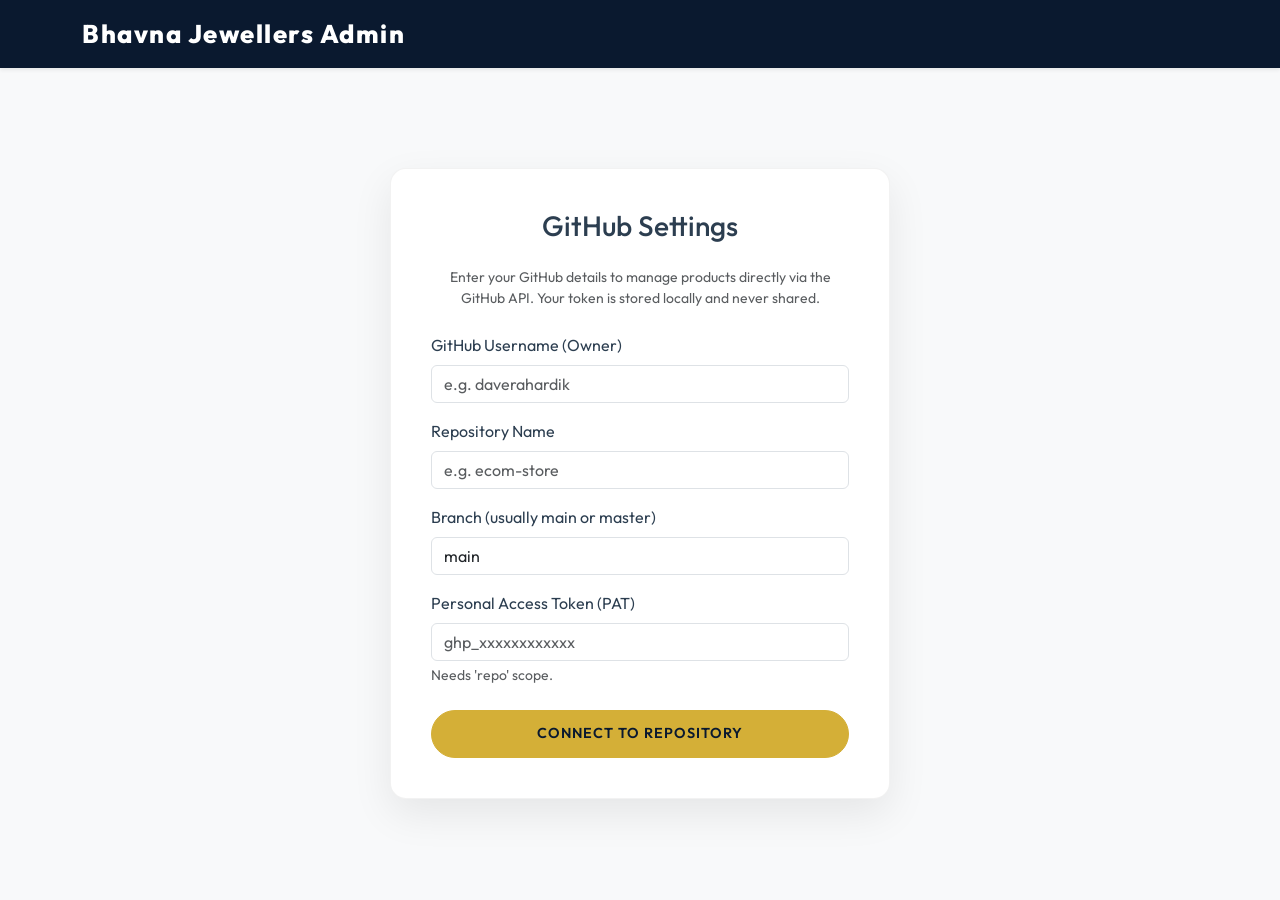
==== admin.html @ 3a6646a2 "compelete bhavna jewellers e commerece platform" ====
<!DOCTYPE html>
<html lang="en">
<head>
    <meta charset="UTF-8">
    <meta name="viewport" content="width=device-width, initial-scale=1.0">
    <title>Admin Dashboard | Bhavna Jewellers</title>
    
    <!-- Google Fonts -->
    <link rel="preconnect" href="https://fonts.googleapis.com">
    <link rel="preconnect" href="https://fonts.gstatic.com" crossorigin>
    <link href="https://fonts.googleapis.com/css2?family=Inter:wght@300;400;500&family=Outfit:wght@400;600;700&display=swap" rel="stylesheet">
    
    <!-- Bootstrap CSS -->
    <link href="https://cdn.jsdelivr.net/npm/bootstrap@5.3.2/dist/css/bootstrap.min.css" rel="stylesheet">
    <!-- Bootstrap Icons -->
    <link rel="stylesheet" href="https://cdn.jsdelivr.net/npm/bootstrap-icons@1.11.1/font/bootstrap-icons.css">
    
    <!-- Custom CSS -->
    <link rel="stylesheet" href="css/style.css">
</head>
<body class="bg-light">

    <!-- Loader -->
    <div id="loader" class="d-none">
        <div class="spinner"></div>
    </div>

    <!-- Admin Header -->
    <header class="admin-header shadow-sm">
        <div class="container d-flex justify-content-between align-items-center">
            <a href="index.html" class="navbar-brand">Bhavna Jewellers Admin</a>
            <button class="btn btn-outline-light btn-sm" id="logout-btn" style="display: none;">Logout</button>
        </div>
    </header>

    <!-- Login Container -->
    <div class="container" id="login-container">
        <div class="admin-login">
            <h3 class="mb-4 text-center">GitHub Settings</h3>
            <p class="text-muted text-center small mb-4">Enter your GitHub details to manage products directly via the GitHub API. Your token is stored locally and never shared.</p>
            
            <form id="login-form">
                <div class="mb-3">
                    <label class="form-label">GitHub Username (Owner)</label>
                    <input type="text" class="form-control" id="gh-owner" required placeholder="e.g. daverahardik">
                </div>
                <div class="mb-3">
                    <label class="form-label">Repository Name</label>
                    <input type="text" class="form-control" id="gh-repo" required placeholder="e.g. ecom-store">
                </div>
                <div class="mb-3">
                    <label class="form-label">Branch (usually main or master)</label>
                    <input type="text" class="form-control" id="gh-branch" required value="main">
                </div>
                <div class="mb-4">
                    <label class="form-label">Personal Access Token (PAT)</label>
                    <input type="password" class="form-control" id="gh-token" required placeholder="ghp_xxxxxxxxxxxx">
                    <div class="form-text">Needs 'repo' scope.</div>
                </div>
                <button type="submit" class="btn btn-primary w-100">Connect to Repository</button>
            </form>
        </div>
    </div>

    <!-- Dashboard Container -->
    <div class="container admin-container" id="dashboard-container" style="display: none;">
        <div class="d-flex justify-content-between align-items-center mb-4">
            <h2>Product Management</h2>
            <button class="btn btn-success" id="btn-add-product" data-bs-toggle="modal" data-bs-target="#productModal">
                <i class="bi bi-plus-lg"></i> Add New Product
            </button>
        </div>
        
        <div id="status-message" class="alert d-none"></div>

        <!-- Site Configuration -->
        <div class="card shadow-sm border-0 mb-4">
            <div class="card-header bg-white py-3">
                <h5 class="mb-0 text-primary" style="font-weight: 600;">Site Configuration</h5>
            </div>
            <div class="card-body">
                <form id="config-form" class="row g-3 align-items-end">
                    <div class="col-md-8">
                        <label class="form-label text-muted small">WhatsApp Number for Orders (e.g. +919106770262)</label>
                        <input type="text" class="form-control" id="config-whatsapp" required placeholder="+91 9106770262">
                    </div>
                    <div class="col-md-4">
                        <button type="submit" class="btn btn-secondary w-100">Save Configuration</button>
                    </div>
                </form>
            </div>
        </div>

        <div class="card shadow-sm border-0">
            <div class="card-body p-0">
                <div class="table-responsive">
                    <table class="table table-hover align-middle mb-0">
                        <thead class="table-light">
                            <tr>
                                <th>Image</th>
                                <th>ID</th>
                                <th>Name</th>
                                <th>Category</th>
                                <th>Price</th>
                                <th>Status</th>
                                <th class="text-end">Actions</th>
                            </tr>
                        </thead>
                        <tbody id="admin-product-list">
                            <!-- Products injected here -->
                        </tbody>
                    </table>
                </div>
            </div>
        </div>
    </div>

    <!-- Product Modal -->
    <div class="modal fade" id="productModal" tabindex="-1" aria-hidden="true" data-bs-backdrop="static">
        <div class="modal-dialog modal-xl">
            <div class="modal-content">
                <div class="modal-header bg-light">
                    <h5 class="modal-title" id="modal-title">Add/Edit Product</h5>
                    <button type="button" class="btn-close" data-bs-dismiss="modal" aria-label="Close"></button>
                </div>
                <div class="modal-body">
                    <form id="product-form">
                        <input type="hidden" id="form-is-edit" value="false">
                        <input type="hidden" id="form-original-id" value="">
                        
                        <div class="row">
                            <div class="col-md-8">
                                <!-- Basic Info -->
                                <h6 class="mb-3 text-primary border-bottom pb-2">Basic Information</h6>
                                <div class="row mb-3">
                                    <div class="col-md-4">
                                        <label class="form-label">Product ID</label>
                                        <input type="text" class="form-control" id="p-id" required>
                                    </div>
                                    <div class="col-md-8">
                                        <label class="form-label">Name</label>
                                        <input type="text" class="form-control" id="p-name" required>
                                    </div>
                                </div>
                                <div class="row mb-3">
                                    <div class="col-md-6">
                                        <label class="form-label">Slug (URL friendly)</label>
                                        <input type="text" class="form-control" id="p-slug" required>
                                    </div>
                                    <div class="col-md-3">
                                        <label class="form-label">Price (₹)</label>
                                        <input type="number" class="form-control" id="p-price" required>
                                    </div>
                                    <div class="col-md-3">
                                        <label class="form-label">Category</label>
                                        <input type="text" class="form-control" id="p-category" required>
                                    </div>
                                </div>
                                
                                <!-- Description -->
                                <h6 class="mb-3 mt-4 text-primary border-bottom pb-2">Descriptions</h6>
                                <div class="mb-3">
                                    <label class="form-label">Short Description</label>
                                    <input type="text" class="form-control" id="p-shortDesc" required>
                                </div>
                                <div class="mb-3">
                                    <label class="form-label">Full Description</label>
                                    <textarea class="form-control" id="p-desc" rows="4" required></textarea>
                                </div>
                                
                                <!-- Specs -->
                                <h6 class="mb-3 mt-4 text-primary border-bottom pb-2">Specifications (Key-Value)</h6>
                                <div id="specs-container">
                                    <!-- Dynamic rows -->
                                </div>
                                <button type="button" class="btn btn-sm btn-outline-secondary mt-2" id="add-spec-btn">Add Specification</button>

                                <div class="form-check form-switch mt-4">
                                    <input class="form-check-input" type="checkbox" id="p-enabled" checked>
                                    <label class="form-check-label">Product Enabled (Visible to public)</label>
                                </div>
                            </div>
                            
                            <div class="col-md-4">
                                <!-- Image Uploads -->
                                <h6 class="mb-3 text-primary border-bottom pb-2">Images</h6>
                                <div class="alert alert-info small py-2">
                                    Images are uploaded directly to the GitHub repository.
                                </div>
                                
                                <div class="mb-3">
                                    <label class="form-label">Upload New Images</label>
                                    <input class="form-control form-control-sm" type="file" id="p-image-upload" multiple accept="image/*">
                                    <div class="form-text">Will be saved to `images/products/{id}/`</div>
                                </div>
                                
                                <label class="form-label">Current Images</label>
                                <div id="current-images-list" class="list-group mb-3 text-break small">
                                    <!-- List of images -->
                                </div>
                                
                                <div class="mb-3">
                                    <label class="form-label">Default Image</label>
                                    <select class="form-select form-select-sm" id="p-default-image">
                                        <!-- Options populated dynamically -->
                                    </select>
                                </div>
                            </div>
                        </div>
                    </form>
                </div>
                <div class="modal-footer">
                    <button type="button" class="btn btn-secondary" data-bs-dismiss="modal">Cancel</button>
                    <button type="button" class="btn btn-primary" id="btn-save-product">Save Product to GitHub</button>
                </div>
            </div>
        </div>
    </div>

    <!-- Bootstrap Bundle with Popper -->
    <script src="https://cdn.jsdelivr.net/npm/bootstrap@5.3.2/dist/js/bootstrap.bundle.min.js"></script>
    <!-- Custom Admin JS -->
    <script src="js/admin.js"></script>
</body>
</html>
---- css/style.css ----
:root {
  --primary-color: #D4AF37; /* Rich Gold */
  --primary-light: #F4E29F;
  --secondary-color: #0A192F; /* Deep luxury navy */
  --bg-color: #F8F9FA; 
  --text-color: #2C3E50;
  --card-bg: #FFFFFF;
  --border-radius: 16px;
  --transition: all 0.4s cubic-bezier(0.165, 0.84, 0.44, 1);
}

html {
  scroll-behavior: smooth;
}

body {
  font-family: 'Outfit', 'Inter', sans-serif;
  background-color: var(--bg-color);
  color: var(--text-color);
  -webkit-font-smoothing: antialiased;
  display: flex;
  flex-direction: column;
  min-height: 100vh;
}

/* Navbar */
.navbar {
  background: rgba(255, 255, 255, 0.95);
  backdrop-filter: blur(15px);
  border-bottom: 1px solid rgba(0, 0, 0, 0.05);
  box-shadow: 0 4px 20px rgba(0,0,0,0.03);
}

.navbar-brand {
  font-weight: 800;
  font-size: 1.6rem;
  color: var(--secondary-color) !important;
  letter-spacing: 1.5px;
}

.navbar-brand span {
  color: var(--primary-color);
}

.nav-link {
  font-weight: 500;
  color: var(--text-color) !important;
  transition: var(--transition);
  padding: 0.5rem 1rem;
}

.nav-link:hover {
  color: var(--primary-color) !important;
}

/* Hero Section */
.hero {
  background: linear-gradient(135deg, var(--secondary-color) 0%, #172A45 100%);
  padding: 120px 0;
  text-align: center;
  position: relative;
  overflow: hidden;
  color: white;
}

.hero::after {
  content: '';
  position: absolute;
  top: 0; left: 0; right: 0; bottom: 0;
  background: radial-gradient(circle at center, rgba(212, 175, 55, 0.1) 0%, transparent 70%);
  pointer-events: none;
}

.hero h1 {
  font-size: 3.8rem;
  font-weight: 800;
  color: var(--primary-color);
  margin-bottom: 25px;
  text-shadow: 0 4px 20px rgba(0,0,0,0.3);
}

.hero p {
  font-size: 1.25rem;
  color: #A8B2D1;
  max-width: 650px;
  margin: 0 auto 35px;
  font-weight: 300;
}

/* Product Card */
.product-card {
  background: var(--card-bg);
  border: none;
  border-radius: 20px;
  overflow: hidden;
  transition: var(--transition);
  box-shadow: 0 4px 15px rgba(0,0,0,0.03);
  height: 100%;
  display: flex;
  flex-direction: column;
}

.product-card:hover {
  transform: translateY(-10px);
  box-shadow: 0 15px 35px rgba(0,0,0,0.1);
}

.product-img-wrapper {
  position: relative;
  padding-top: 75%; /* 4:3 Aspect Ratio to further decrease height */
  overflow: hidden;
  background: #fdfdfd;
}

.product-img-wrapper img {
  position: absolute;
  top: 0;
  left: 0;
  width: 100%;
  height: 100%;
  object-fit: cover;
  transition: transform 0.8s cubic-bezier(0.165, 0.84, 0.44, 1);
}

.product-overlay {
  position: absolute;
  top: 0; left: 0; right: 0; bottom: 0;
  background: linear-gradient(to top, rgba(0,0,0,0.2), transparent);
  opacity: 0;
  transition: var(--transition);
  pointer-events: none;
}

.product-card:hover .product-img-wrapper img {
  transform: scale(1.08);
}

.product-card:hover .product-overlay {
  opacity: 1;
}

.product-info {
  padding: 14px 15px;
  flex-grow: 1;
  display: flex;
  flex-direction: column;
  justify-content: space-between;
}

.product-category {
  font-size: 0.75rem;
  text-transform: uppercase;
  letter-spacing: 2px;
  color: #999;
  margin-bottom: 8px;
  font-weight: 600;
}

.product-title {
  font-size: 1.15rem;
  font-weight: 700;
  margin-bottom: 10px;
  color: var(--secondary-color);
  line-height: 1.4;
}

.product-price {
  font-size: 1.25rem;
  font-weight: 800;
  color: var(--primary-color);
  margin-top: auto;
}

.product-actions {
  display: flex;
  gap: 10px;
  width: 100%;
  margin-top: 18px;
}

.btn-view, .btn-buy {
  border-radius: 12px;
  font-weight: 600;
  font-size: 0.85rem;
  padding: 10px 0;
  text-transform: uppercase;
  letter-spacing: 0.5px;
  transition: var(--transition);
  flex: 1;
  text-align: center;
  text-decoration: none;
  display: flex;
  align-items: center;
  justify-content: center;
  gap: 6px;
}

.btn-view {
  background-color: #f4f5f7;
  color: var(--secondary-color);
  border: 1px solid #eaeaea;
}

.btn-view:hover {
  background-color: var(--secondary-color);
  color: #fff;
  border-color: var(--secondary-color);
}

.btn-buy {
  background-color: #25D366;
  color: #fff;
  border: 1px solid #25D366;
}

.btn-buy:hover {
  background-color: #128C7E;
  color: #fff;
  box-shadow: 0 5px 15px rgba(37, 211, 102, 0.3);
  transform: translateY(-2px);
}

/* Buttons */
.btn-primary {
  background-color: var(--primary-color);
  border-color: var(--primary-color);
  color: var(--secondary-color);
  font-weight: 600;
  padding: 12px 28px;
  border-radius: 50px;
  transition: var(--transition);
  text-transform: uppercase;
  letter-spacing: 1px;
  font-size: 0.9rem;
}

.btn-primary:hover, .btn-primary:focus {
  background-color: var(--primary-light);
  border-color: var(--primary-light);
  color: var(--secondary-color);
  box-shadow: 0 8px 25px rgba(212, 175, 55, 0.4);
  transform: translateY(-2px);
}

.btn-whatsapp {
  background-color: #25D366;
  border-color: #25D366;
  color: #fff;
  font-weight: 600;
  padding: 14px 30px;
  border-radius: 50px;
  display: inline-flex;
  align-items: center;
  gap: 10px;
  transition: var(--transition);
  font-size: 1.1rem;
}

.btn-whatsapp:hover {
  background-color: #128C7E;
  border-color: #128C7E;
  color: #fff;
  box-shadow: 0 8px 25px rgba(37, 211, 102, 0.4);
  transform: translateY(-2px);
}

/* Product Detail Page */
.product-detail-img {
  border-radius: var(--border-radius);
  box-shadow: 0 15px 40px rgba(0,0,0,0.08);
  width: 100%;
  aspect-ratio: 1/1;
  object-fit: cover;
  border: 1px solid rgba(0,0,0,0.05);
}

.thumbnail-img {
  width: 85px;
  height: 85px;
  object-fit: cover;
  border-radius: 12px;
  cursor: pointer;
  border: 2px solid transparent;
  transition: var(--transition);
  box-shadow: 0 4px 10px rgba(0,0,0,0.05);
}

.thumbnail-img:hover {
  transform: translateY(-2px);
}

.thumbnail-img.active {
  border-color: var(--primary-color);
  box-shadow: 0 4px 15px rgba(212, 175, 55, 0.3);
}

.product-detail-info h1 {
  font-size: 2.8rem;
  font-weight: 800;
  color: var(--secondary-color);
  margin-bottom: 15px;
  line-height: 1.2;
}

.product-detail-price {
  font-size: 2.2rem;
  font-weight: 800;
  color: var(--primary-color);
  margin-bottom: 25px;
}

.details-table th {
  font-weight: 600;
  color: var(--secondary-color);
  width: 150px;
}

.details-table td {
  color: #555;
}

/* Admin Specific */
.admin-login {
  max-width: 500px;
  margin: 100px auto;
  background: white;
  padding: 40px;
  border-radius: var(--border-radius);
  box-shadow: 0 15px 40px rgba(0,0,0,0.08);
  border: 1px solid rgba(0,0,0,0.05);
}

.admin-header {
  background: var(--secondary-color);
  color: white;
  padding: 15px 0;
}

.admin-header .navbar-brand {
  color: white !important;
}

.admin-container {
  margin-top: 40px;
}

/* Loader */
#loader {
  position: fixed;
  top: 0;
  left: 0;
  width: 100%;
  height: 100%;
  background: rgba(255, 255, 255, 0.9);
  backdrop-filter: blur(5px);
  z-index: 9999;
  display: flex;
  justify-content: center;
  align-items: center;
}

.spinner {
  width: 60px;
  height: 60px;
  border: 4px solid rgba(212, 175, 55, 0.2);
  border-top-color: var(--primary-color);
  border-radius: 50%;
  animation: spin 1s cubic-bezier(0.55, 0.15, 0.45, 0.85) infinite;
}

@keyframes spin {
  to { transform: rotate(360deg); }
}

.d-none {
  display: none !important;
}

/* Animations */
@keyframes fadeInUp {
  from {
    opacity: 0;
    transform: translateY(20px);
  }
  to {
    opacity: 1;
    transform: translateY(0);
  }
}

.scroll-reveal {
  opacity: 0;
  transform: translateY(20px);
}

.animate-fade-in-up {
  opacity: 0;
  animation: fadeInUp 0.8s cubic-bezier(0.165, 0.84, 0.44, 1) forwards;
}

.delay-1 {
  animation-delay: 0.2s;
}

.delay-2 {
  animation-delay: 0.4s;
}

/* --- Airbnb Style Carousel --- */
.carousel-container .carousel-track {
    position: absolute;
    top: 0; left: 0;
    width: 100%; height: 100%;
    display: flex;
    transition: transform 0.1s ease-out;
}
.carousel-container .carousel-track .carousel-slide {
    width: 100%;
    align-self: stretch;
    flex-shrink: 0;
    overflow: hidden;
    position: relative;
}
.carousel-btn {
    position: absolute;
    top: 50%;
    transform: translateY(-50%);
    background: rgba(255, 255, 255, 0.9);
    border: none;
    border-radius: 50%;
    width: 32px;
    height: 32px;
    display: flex;
    align-items: center;
    justify-content: center;
    cursor: pointer;
    opacity: 1;
    transition: background 0.2s, transform 0.2s;
    z-index: 3;
    color: #222;
    box-shadow: 0 2px 6px rgba(0,0,0,0.15);
}
.carousel-btn:hover {
    background: #fff;
    transform: translateY(-50%) scale(1.1);
}
.carousel-btn.prev-btn { left: 10px; }
.carousel-btn.next-btn { right: 10px; }

.carousel-dots {
    position: absolute;
    bottom: 12px;
    left: 0; right: 0;
    display: flex;
    justify-content: center;
    gap: 6px;
    z-index: 3;
}
.carousel-dots .dot {
    width: 8px; height: 8px;
    padding: 0;
    border: none;
    border-radius: 50%;
    background: rgba(255, 255, 255, 0.6);
    box-shadow: 0 1px 3px rgba(0,0,0,0.3);
    transition: background 0.2s, transform 0.2s;
    cursor: pointer;
}
.carousel-dots .dot.active {
    background: #fff;
    transform: scale(1.2);
}
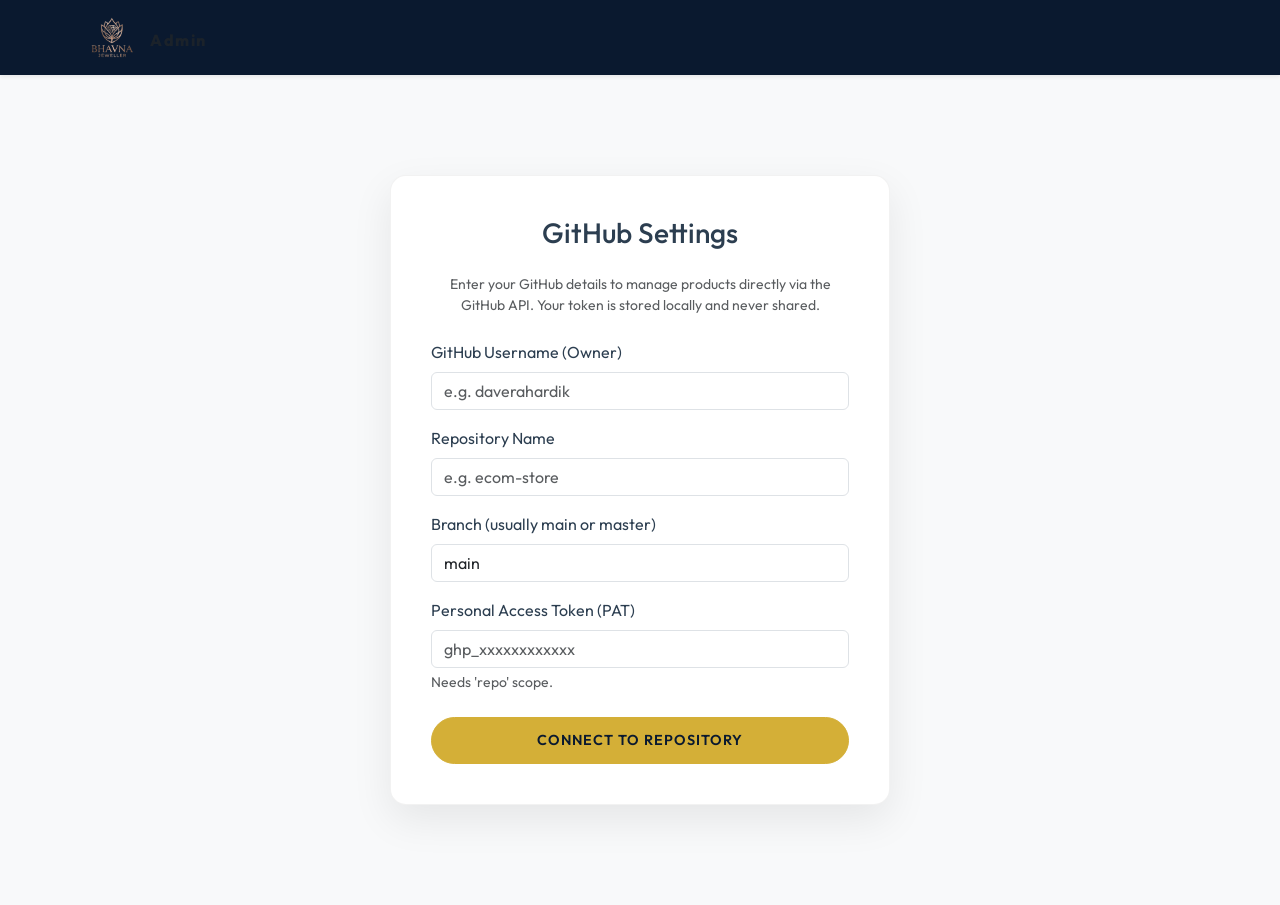
==== commit 28a42e8d: "add logo in every placese where have brand name in text" ====
--- a/admin.html
+++ b/admin.html
@@ -5,6 +5,15 @@
     <meta name="viewport" content="width=device-width, initial-scale=1.0">
     <title>Admin Dashboard | Bhavna Jewellers</title>
     
+    <!-- SEO Meta Tags -->
+    <meta name="description" content="Admin Dashboard for Bhavna Jewellers. Manage products, orders, and more.">
+    <meta name="robots" content="noindex, nofollow"> <!-- Prevent search engines from indexing the admin page -->
+    <meta name="author" content="Bhavna Jewellers">
+    
+    <!-- Favicon -->
+    <link rel="icon" type="image/png" href="data/favicon/favicon.png">
+    <link rel="apple-touch-icon" href="data/favicon/favicon.png">
+    
     <!-- Google Fonts -->
     <link rel="preconnect" href="https://fonts.googleapis.com">
     <link rel="preconnect" href="https://fonts.gstatic.com" crossorigin>
@@ -28,7 +37,10 @@
     <!-- Admin Header -->
     <header class="admin-header shadow-sm">
         <div class="container d-flex justify-content-between align-items-center">
-            <a href="index.html" class="navbar-brand">Bhavna Jewellers Admin</a>
+            <a href="index.html" class="navbar-brand d-flex align-items-center py-0">
+                <img src="data/logo/bhavna_jewellers_logo.png" alt="Bhavna Jewellers Logo" style="height: 45px; width: auto;" class="me-2">
+                <span class="fs-6 text-muted mt-1">Admin</span>
+            </a>
             <button class="btn btn-outline-light btn-sm" id="logout-btn" style="display: none;">Logout</button>
         </div>
     </header>
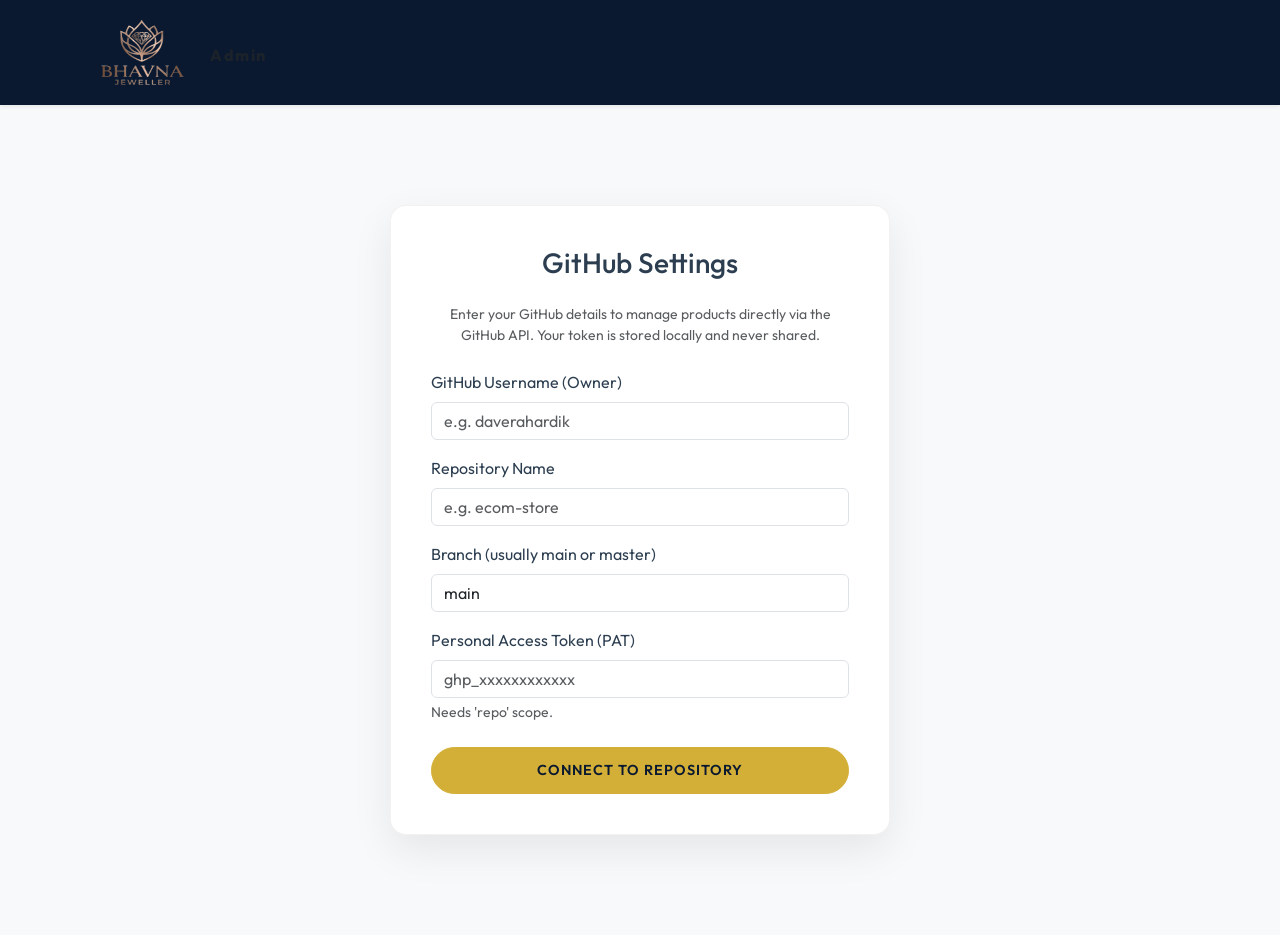
==== commit b7d2786e: "replace some brand naming and logo dimensions changes" ====
--- a/admin.html
+++ b/admin.html
@@ -3,12 +3,12 @@
 <head>
     <meta charset="UTF-8">
     <meta name="viewport" content="width=device-width, initial-scale=1.0">
-    <title>Admin Dashboard | Bhavna Jewellers</title>
+    <title>Admin Dashboard | Bhavna Jeweller</title>
     
     <!-- SEO Meta Tags -->
-    <meta name="description" content="Admin Dashboard for Bhavna Jewellers. Manage products, orders, and more.">
+    <meta name="description" content="Admin Dashboard for Bhavna Jeweller. Manage products, orders, and more.">
     <meta name="robots" content="noindex, nofollow"> <!-- Prevent search engines from indexing the admin page -->
-    <meta name="author" content="Bhavna Jewellers">
+    <meta name="author" content="Bhavna Jeweller">
     
     <!-- Favicon -->
     <link rel="icon" type="image/png" href="data/favicon/favicon.png">
@@ -38,7 +38,7 @@
     <header class="admin-header shadow-sm">
         <div class="container d-flex justify-content-between align-items-center">
             <a href="index.html" class="navbar-brand d-flex align-items-center py-0">
-                <img src="data/logo/bhavna_jewellers_logo.png" alt="Bhavna Jewellers Logo" style="height: 45px; width: auto;" class="me-2">
+                <img src="data/logo/bhavna_jewellers_logo.png" alt="Bhavna Jeweller Logo" style="height: 75px; width: 120px;" class="me-2">
                 <span class="fs-6 text-muted mt-1">Admin</span>
             </a>
             <button class="btn btn-outline-light btn-sm" id="logout-btn" style="display: none;">Logout</button>
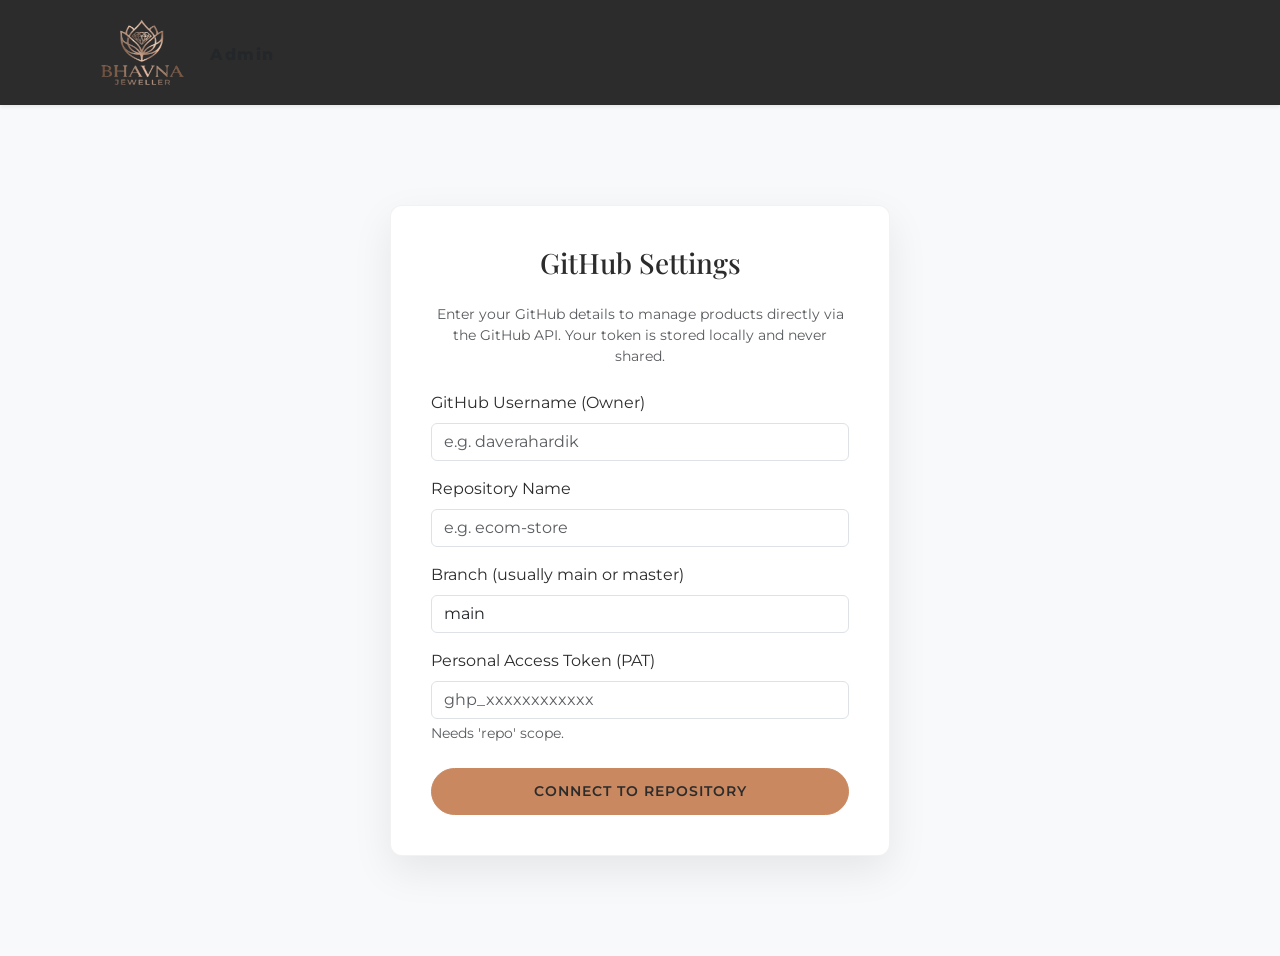
==== commit e2f013a3: "changes in footer" ====
--- a/admin.html
+++ b/admin.html
@@ -17,7 +17,7 @@
     <!-- Google Fonts -->
     <link rel="preconnect" href="https://fonts.googleapis.com">
     <link rel="preconnect" href="https://fonts.gstatic.com" crossorigin>
-    <link href="https://fonts.googleapis.com/css2?family=Inter:wght@300;400;500&family=Outfit:wght@400;600;700&display=swap" rel="stylesheet">
+    <link href="https://fonts.googleapis.com/css2?family=Montserrat:wght@300;400;500;600&family=Playfair+Display:wght@400;600;700&display=swap" rel="stylesheet">
     
     <!-- Bootstrap CSS -->
     <link href="https://cdn.jsdelivr.net/npm/bootstrap@5.3.2/dist/css/bootstrap.min.css" rel="stylesheet">
--- a/css/style.css
+++ b/css/style.css
@@ -1,11 +1,11 @@
 :root {
-  --primary-color: #D4AF37; /* Rich Gold */
-  --primary-light: #F4E29F;
-  --secondary-color: #0A192F; /* Deep luxury navy */
-  --bg-color: #F8F9FA; 
-  --text-color: #2C3E50;
+  --primary-color: #C9885F; /* Rose Gold */
+  --primary-light: #EC805D;
+  --secondary-color: #2C2C2C; /* Deep charcoal */
+  --bg-color: #FDFDFB; /* Elegant cream */
+  --text-color: #2C2C2C;
   --card-bg: #FFFFFF;
-  --border-radius: 16px;
+  --border-radius: 12px;
   --transition: all 0.4s cubic-bezier(0.165, 0.84, 0.44, 1);
 }
 
@@ -14,13 +14,24 @@
 }
 
 body {
-  font-family: 'Outfit', 'Inter', sans-serif;
+  font-family: 'Montserrat', sans-serif;
   background-color: var(--bg-color);
   color: var(--text-color);
   -webkit-font-smoothing: antialiased;
   display: flex;
   flex-direction: column;
   min-height: 100vh;
+}
+
+h1, h2, h3, h4, h5, h6 {
+  font-family: 'Playfair Display', serif;
+}
+
+.hover-primary {
+  transition: var(--transition);
+}
+.hover-primary:hover {
+  color: var(--primary-color) !important;
 }
 
 /* Navbar */
